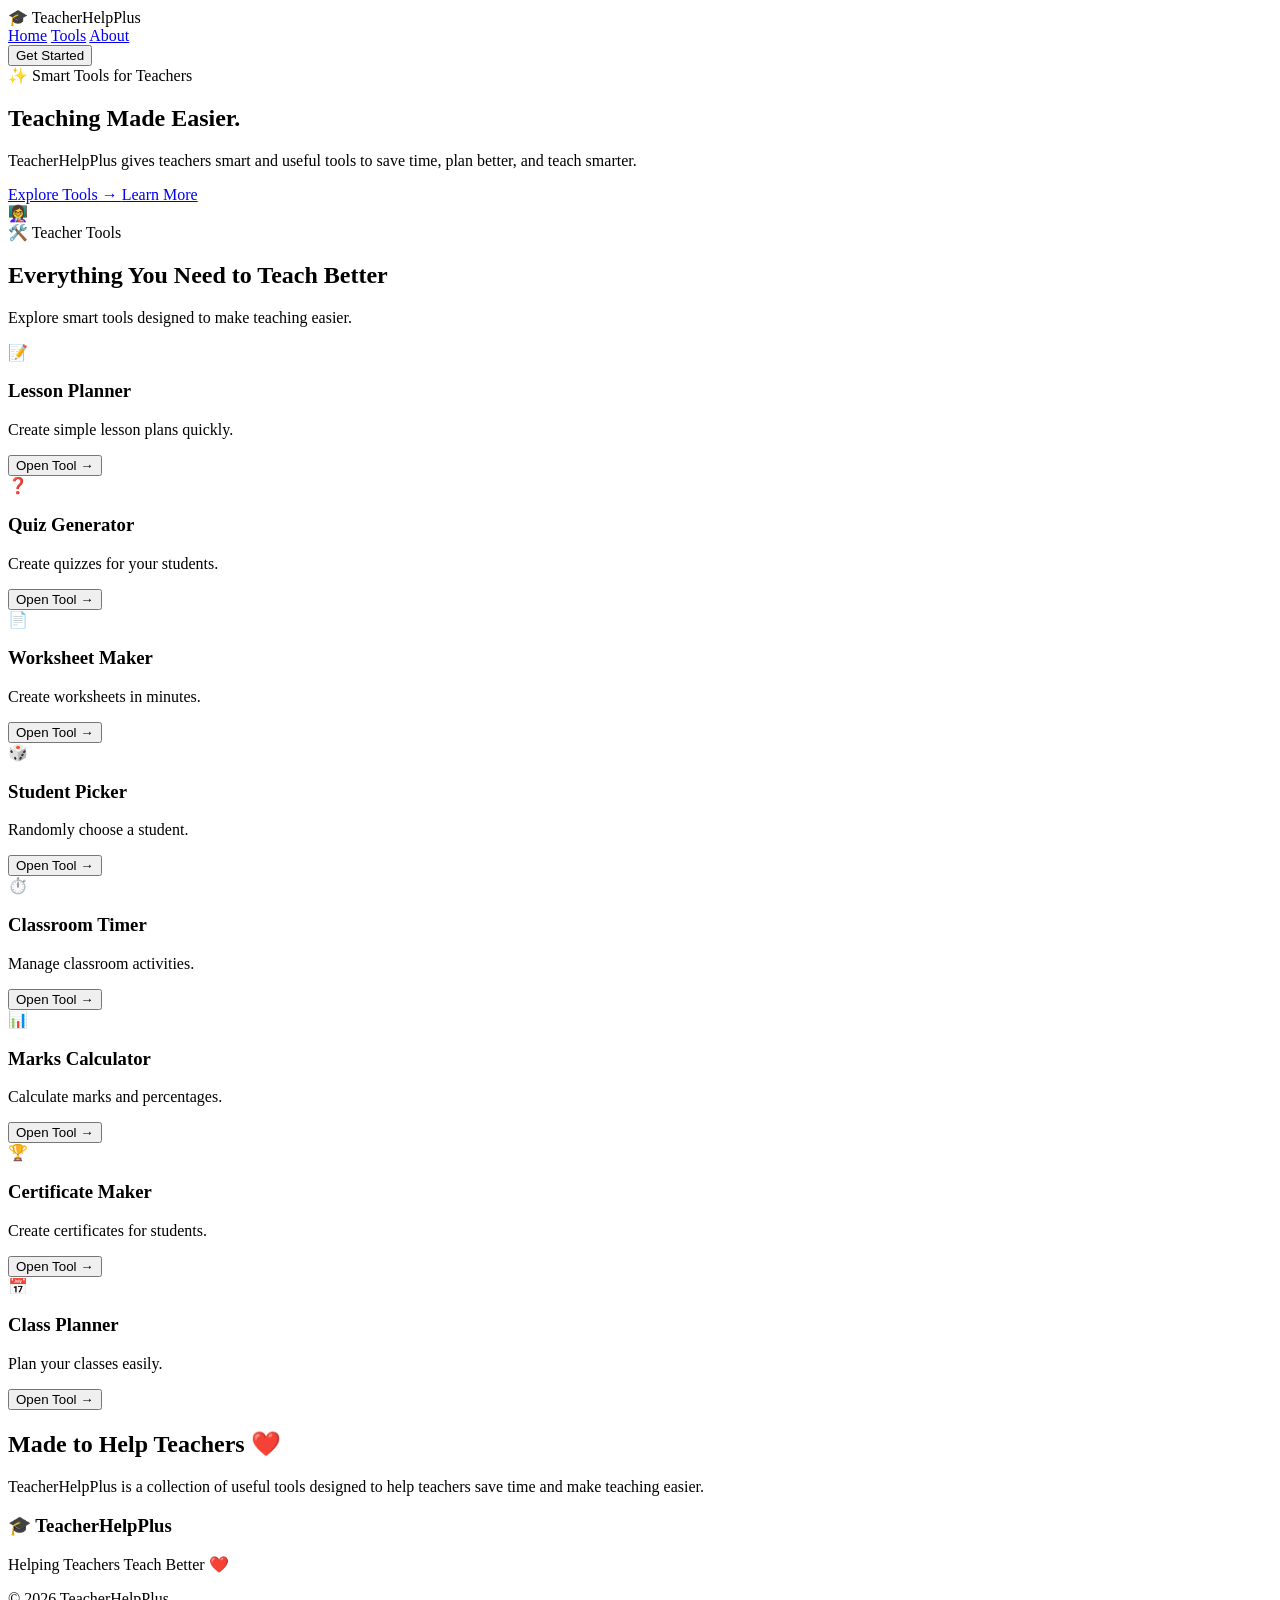
==== index.html @ e1b26c81 "Add initial HTML structure for TeacherHelpPlus" ====
<!DOCTYPE html>
<html lang="en">
<head>
  <meta charset="UTF-8">
  <meta name="viewport" content="width=device-width, initial-scale=1.0">

  <title>TeacherHelpPlus</title>

  <link rel="stylesheet" href="style.css">

  <!-- Google Font -->
  <link rel="preconnect" href="https://fonts.googleapis.com">
  <link rel="preconnect" href="https://fonts.gstatic.com" crossorigin>
  <link href="https://fonts.googleapis.com/css2?family=Poppins:wght@400;500;600;700;800&display=swap" rel="stylesheet">
</head>

<body>

  <!-- Navigation -->
  <nav class="navbar">
    <div class="logo">
      🎓 Teacher<span>HelpPlus</span>
    </div>

    <div class="nav-links">
      <a href="#home">Home</a>
      <a href="#tools">Tools</a>
      <a href="#about">About</a>
    </div>

    <button class="nav-button">Get Started</button>
  </nav>


  <!-- Hero Section -->
  <section class="hero" id="home">

    <div class="hero-content">

      <div class="badge">
        ✨ Smart Tools for Teachers
      </div>

      <h1>
        Teaching Made <span>Easier.</span>
      </h1>

      <p>
        TeacherHelpPlus gives teachers smart and useful tools
        to save time, plan better, and teach smarter.
      </p>

      <div class="hero-buttons">

        <a href="#tools" class="primary-btn">
          Explore Tools →
        </a>

        <a href="#about" class="secondary-btn">
          Learn More
        </a>

      </div>

    </div>

    <div class="hero-emoji">
      👩‍🏫
    </div>

  </section>


  <!-- Tools Section -->
  <section class="tools" id="tools">

    <div class="section-title">

      <div class="badge">
        🛠️ Teacher Tools
      </div>

      <h2>Everything You Need to <span>Teach Better</span></h2>

      <p>
        Explore smart tools designed to make teaching easier.
      </p>

    </div>


    <div class="tools-grid">

      <div class="tool-card">
        <div class="tool-icon">📝</div>
        <h3>Lesson Planner</h3>
        <p>Create simple lesson plans quickly.</p>
        <button>Open Tool →</button>
      </div>

      <div class="tool-card">
        <div class="tool-icon">❓</div>
        <h3>Quiz Generator</h3>
        <p>Create quizzes for your students.</p>
        <button>Open Tool →</button>
      </div>

      <div class="tool-card">
        <div class="tool-icon">📄</div>
        <h3>Worksheet Maker</h3>
        <p>Create worksheets in minutes.</p>
        <button>Open Tool →</button>
      </div>

      <div class="tool-card">
        <div class="tool-icon">🎲</div>
        <h3>Student Picker</h3>
        <p>Randomly choose a student.</p>
        <button>Open Tool →</button>
      </div>

      <div class="tool-card">
        <div class="tool-icon">⏱️</div>
        <h3>Classroom Timer</h3>
        <p>Manage classroom activities.</p>
        <button>Open Tool →</button>
      </div>

      <div class="tool-card">
        <div class="tool-icon">📊</div>
        <h3>Marks Calculator</h3>
        <p>Calculate marks and percentages.</p>
        <button>Open Tool →</button>
      </div>

      <div class="tool-card">
        <div class="tool-icon">🏆</div>
        <h3>Certificate Maker</h3>
        <p>Create certificates for students.</p>
        <button>Open Tool →</button>
      </div>

      <div class="tool-card">
        <div class="tool-icon">📅</div>
        <h3>Class Planner</h3>
        <p>Plan your classes easily.</p>
        <button>Open Tool →</button>
      </div>

    </div>

  </section>


  <!-- About Section -->
  <section class="about" id="about">

    <h2>Made to Help <span>Teachers</span> ❤️</h2>

    <p>
      TeacherHelpPlus is a collection of useful tools designed
      to help teachers save time and make teaching easier.
    </p>

  </section>


  <!-- Footer -->
  <footer>

    <h3>🎓 TeacherHelpPlus</h3>

    <p>Helping Teachers Teach Better ❤️</p>

    <p class="copyright">
      © 2026 TeacherHelpPlus
    </p>

  </footer>


  <script src="script.js"></script>

</body>
</html>
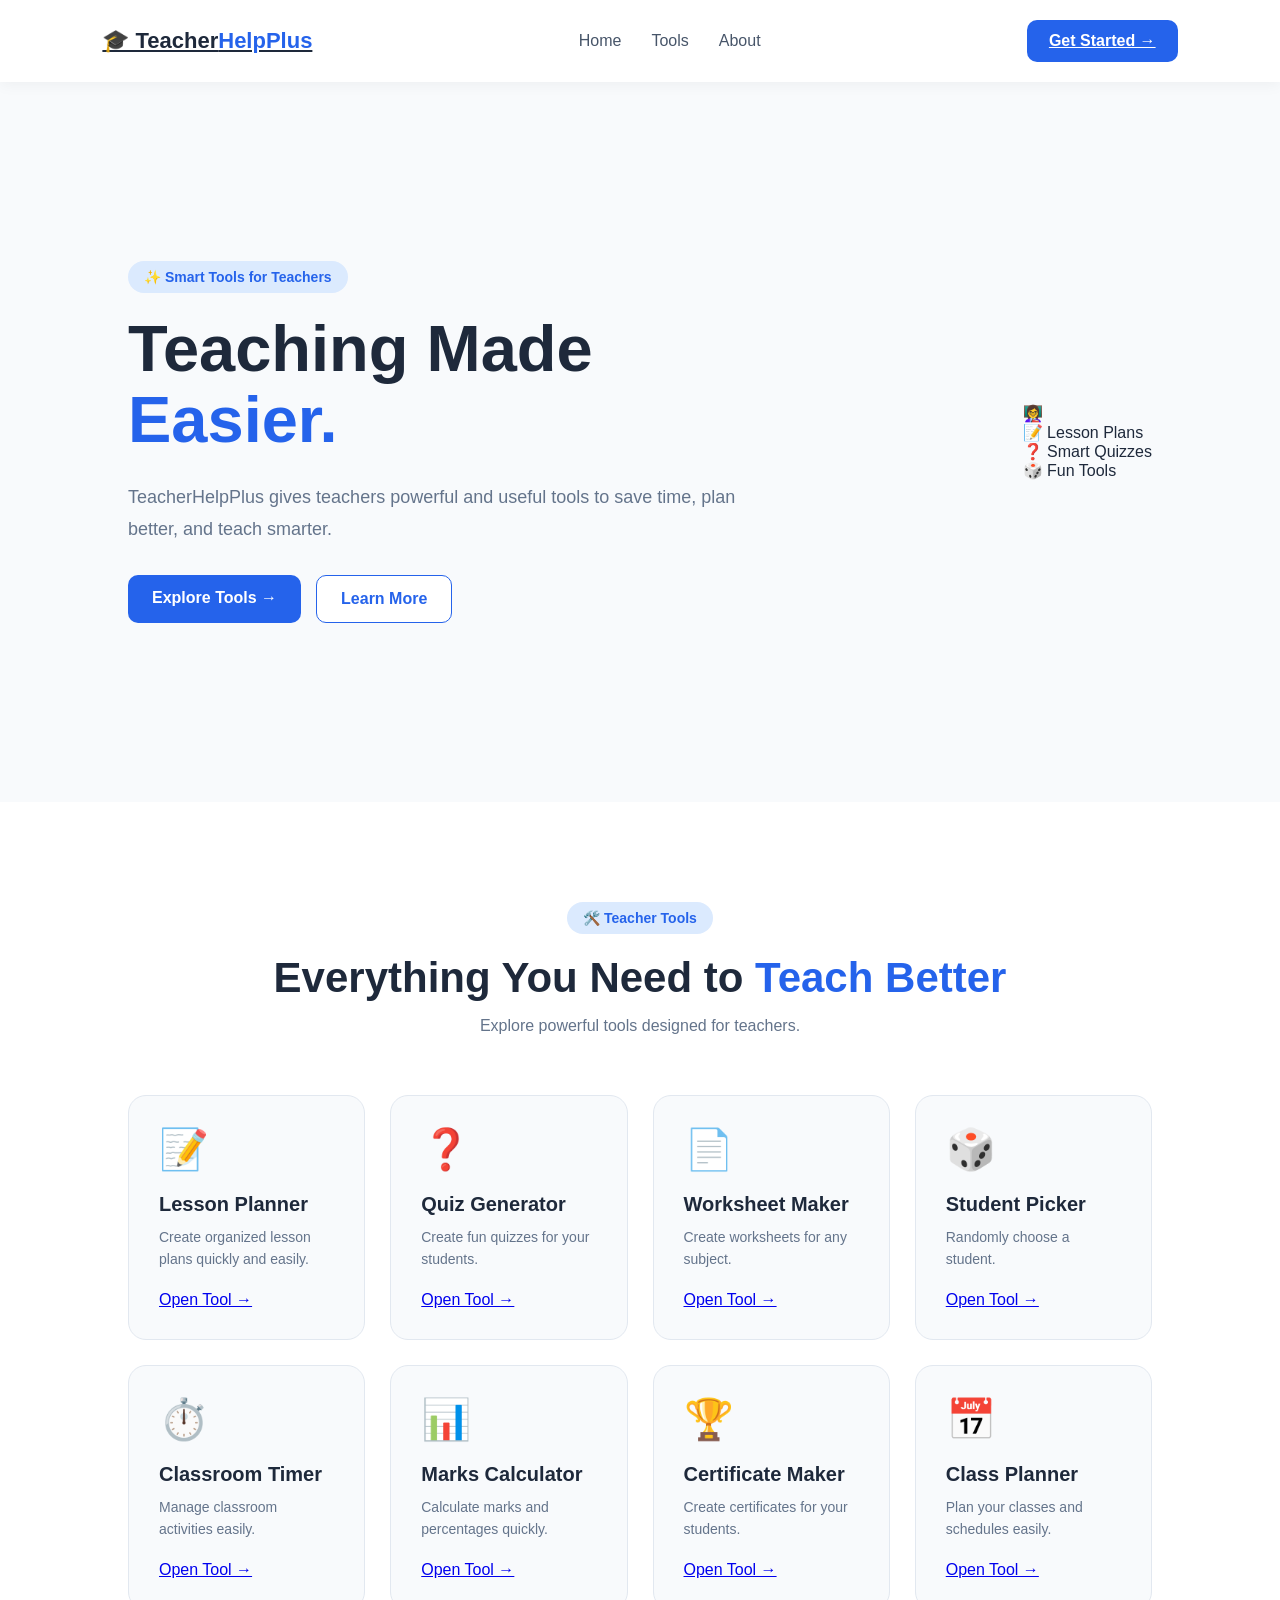
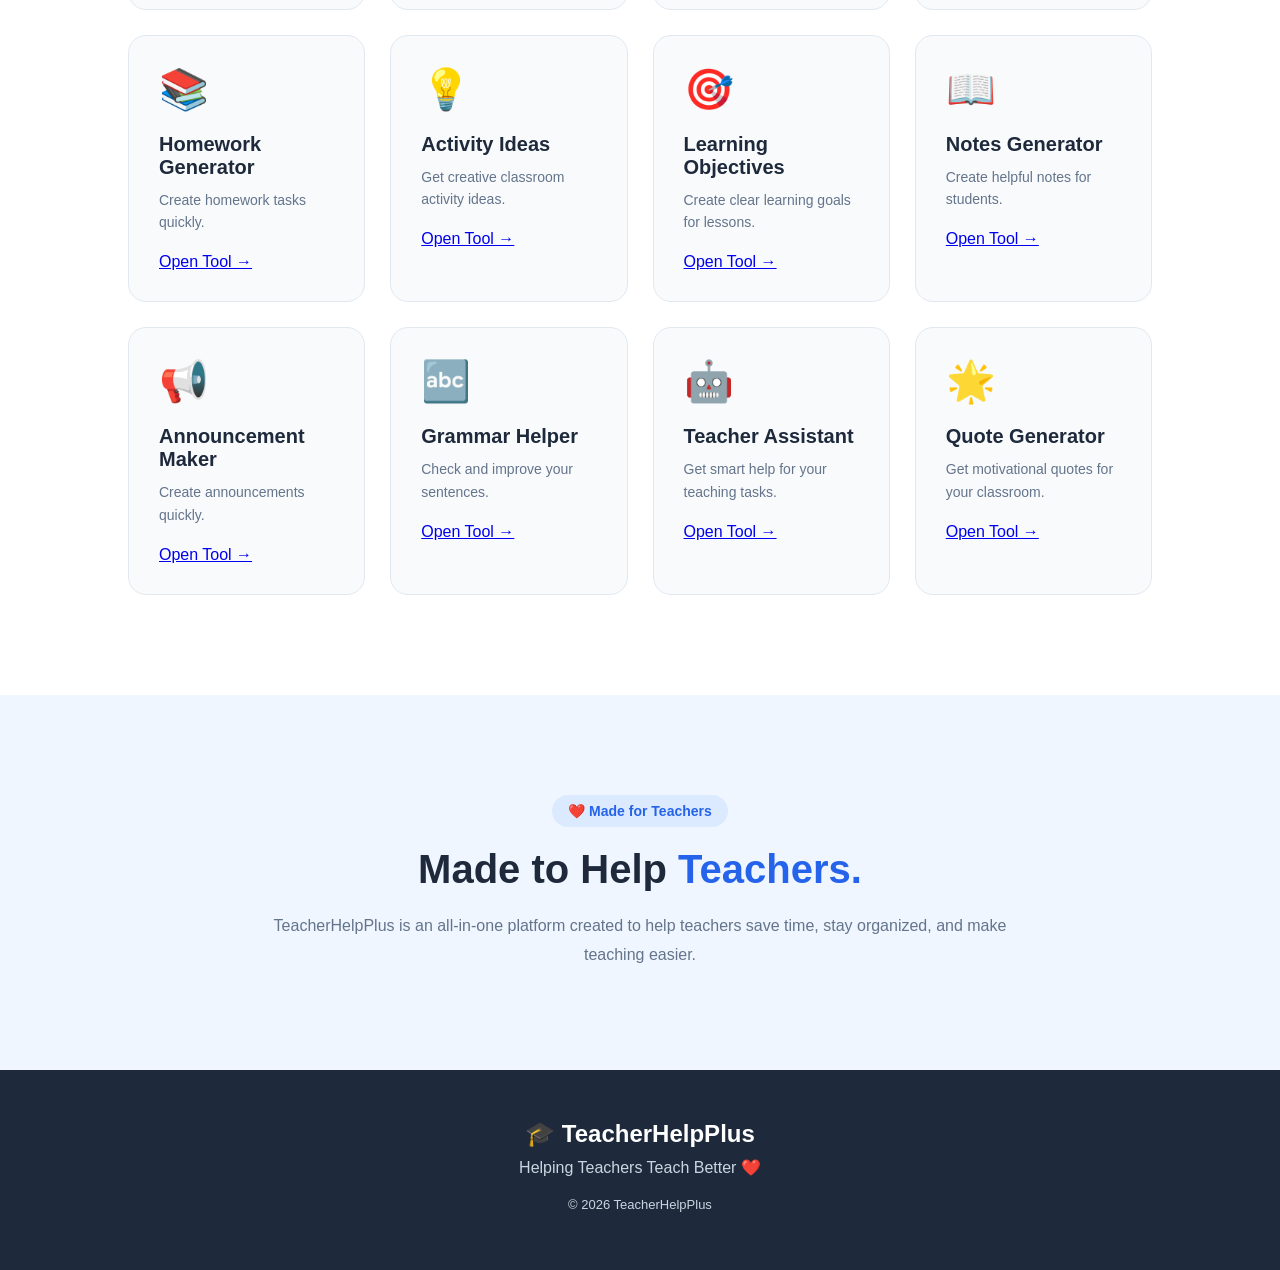
==== commit e098a8f2: "Update index.html" ====
--- a/index.html
+++ b/index.html
@@ -4,11 +4,10 @@
   <meta charset="UTF-8">
   <meta name="viewport" content="width=device-width, initial-scale=1.0">
 
-  <title>TeacherHelpPlus</title>
+  <title>TeacherHelpPlus | Smart Tools for Teachers</title>
 
   <link rel="stylesheet" href="style.css">
 
-  <!-- Google Font -->
   <link rel="preconnect" href="https://fonts.googleapis.com">
   <link rel="preconnect" href="https://fonts.gstatic.com" crossorigin>
   <link href="https://fonts.googleapis.com/css2?family=Poppins:wght@400;500;600;700;800&display=swap" rel="stylesheet">
@@ -18,9 +17,10 @@
 
   <!-- Navigation -->
   <nav class="navbar">
-    <div class="logo">
+
+    <a href="index.html" class="logo">
       🎓 Teacher<span>HelpPlus</span>
-    </div>
+    </a>
 
     <div class="nav-links">
       <a href="#home">Home</a>
@@ -28,7 +28,10 @@
       <a href="#about">About</a>
     </div>
 
-    <button class="nav-button">Get Started</button>
+    <a href="#tools" class="nav-button">
+      Get Started →
+    </a>
+
   </nav>
 
 
@@ -42,11 +45,12 @@
       </div>
 
       <h1>
-        Teaching Made <span>Easier.</span>
+        Teaching Made
+        <span>Easier.</span>
       </h1>
 
       <p>
-        TeacherHelpPlus gives teachers smart and useful tools
+        TeacherHelpPlus gives teachers powerful and useful tools
         to save time, plan better, and teach smarter.
       </p>
 
@@ -64,8 +68,23 @@
 
     </div>
 
-    <div class="hero-emoji">
-      👩‍🏫
+
+    <div class="hero-visual">
+
+      <div class="hero-icon">👩‍🏫</div>
+
+      <div class="floating-card card-one">
+        📝 Lesson Plans
+      </div>
+
+      <div class="floating-card card-two">
+        ❓ Smart Quizzes
+      </div>
+
+      <div class="floating-card card-three">
+        🎲 Fun Tools
+      </div>
+
     </div>
 
   </section>
@@ -80,10 +99,13 @@
         🛠️ Teacher Tools
       </div>
 
-      <h2>Everything You Need to <span>Teach Better</span></h2>
+      <h2>
+        Everything You Need to
+        <span>Teach Better</span>
+      </h2>
 
       <p>
-        Explore smart tools designed to make teaching easier.
+        Explore powerful tools designed for teachers.
       </p>
 
     </div>
@@ -91,75 +113,283 @@
 
     <div class="tools-grid">
 
-      <div class="tool-card">
+
+      <!-- 1 Lesson Planner -->
+      <div class="tool-card">
+
         <div class="tool-icon">📝</div>
+
         <h3>Lesson Planner</h3>
-        <p>Create simple lesson plans quickly.</p>
-        <button>Open Tool →</button>
-      </div>
-
-      <div class="tool-card">
+
+        <p>Create organized lesson plans quickly and easily.</p>
+
+        <a href="lesson-planner.html" class="tool-link">
+          Open Tool →
+        </a>
+
+      </div>
+
+
+      <!-- 2 Quiz Generator -->
+      <div class="tool-card">
+
         <div class="tool-icon">❓</div>
+
         <h3>Quiz Generator</h3>
-        <p>Create quizzes for your students.</p>
-        <button>Open Tool →</button>
-      </div>
-
-      <div class="tool-card">
+
+        <p>Create fun quizzes for your students.</p>
+
+        <a href="quiz-generator.html" class="tool-link">
+          Open Tool →
+        </a>
+
+      </div>
+
+
+      <!-- 3 Worksheet Maker -->
+      <div class="tool-card">
+
         <div class="tool-icon">📄</div>
+
         <h3>Worksheet Maker</h3>
-        <p>Create worksheets in minutes.</p>
-        <button>Open Tool →</button>
-      </div>
-
-      <div class="tool-card">
+
+        <p>Create worksheets for any subject.</p>
+
+        <a href="worksheet-maker.html" class="tool-link">
+          Open Tool →
+        </a>
+
+      </div>
+
+
+      <!-- 4 Student Picker -->
+      <div class="tool-card">
+
         <div class="tool-icon">🎲</div>
+
         <h3>Student Picker</h3>
+
         <p>Randomly choose a student.</p>
-        <button>Open Tool →</button>
-      </div>
-
-      <div class="tool-card">
+
+        <a href="student-picker.html" class="tool-link">
+          Open Tool →
+        </a>
+
+      </div>
+
+
+      <!-- 5 Classroom Timer -->
+      <div class="tool-card">
+
         <div class="tool-icon">⏱️</div>
+
         <h3>Classroom Timer</h3>
-        <p>Manage classroom activities.</p>
-        <button>Open Tool →</button>
-      </div>
-
-      <div class="tool-card">
+
+        <p>Manage classroom activities easily.</p>
+
+        <a href="classroom-timer.html" class="tool-link">
+          Open Tool →
+        </a>
+
+      </div>
+
+
+      <!-- 6 Marks Calculator -->
+      <div class="tool-card">
+
         <div class="tool-icon">📊</div>
+
         <h3>Marks Calculator</h3>
-        <p>Calculate marks and percentages.</p>
-        <button>Open Tool →</button>
-      </div>
-
-      <div class="tool-card">
+
+        <p>Calculate marks and percentages quickly.</p>
+
+        <a href="marks-calculator.html" class="tool-link">
+          Open Tool →
+        </a>
+
+      </div>
+
+
+      <!-- 7 Certificate Maker -->
+      <div class="tool-card">
+
         <div class="tool-icon">🏆</div>
+
         <h3>Certificate Maker</h3>
-        <p>Create certificates for students.</p>
-        <button>Open Tool →</button>
-      </div>
-
-      <div class="tool-card">
+
+        <p>Create certificates for your students.</p>
+
+        <a href="certificate-maker.html" class="tool-link">
+          Open Tool →
+        </a>
+
+      </div>
+
+
+      <!-- 8 Class Planner -->
+      <div class="tool-card">
+
         <div class="tool-icon">📅</div>
+
         <h3>Class Planner</h3>
-        <p>Plan your classes easily.</p>
-        <button>Open Tool →</button>
-      </div>
+
+        <p>Plan your classes and schedules easily.</p>
+
+        <a href="class-planner.html" class="tool-link">
+          Open Tool →
+        </a>
+
+      </div>
+
+
+      <!-- 9 Homework Generator -->
+      <div class="tool-card">
+
+        <div class="tool-icon">📚</div>
+
+        <h3>Homework Generator</h3>
+
+        <p>Create homework tasks quickly.</p>
+
+        <a href="homework-generator.html" class="tool-link">
+          Open Tool →
+        </a>
+
+      </div>
+
+
+      <!-- 10 Activity Ideas -->
+      <div class="tool-card">
+
+        <div class="tool-icon">💡</div>
+
+        <h3>Activity Ideas</h3>
+
+        <p>Get creative classroom activity ideas.</p>
+
+        <a href="activity-ideas.html" class="tool-link">
+          Open Tool →
+        </a>
+
+      </div>
+
+
+      <!-- 11 Learning Objectives -->
+      <div class="tool-card">
+
+        <div class="tool-icon">🎯</div>
+
+        <h3>Learning Objectives</h3>
+
+        <p>Create clear learning goals for lessons.</p>
+
+        <a href="learning-objectives.html" class="tool-link">
+          Open Tool →
+        </a>
+
+      </div>
+
+
+      <!-- 12 Notes Generator -->
+      <div class="tool-card">
+
+        <div class="tool-icon">📖</div>
+
+        <h3>Notes Generator</h3>
+
+        <p>Create helpful notes for students.</p>
+
+        <a href="notes-generator.html" class="tool-link">
+          Open Tool →
+        </a>
+
+      </div>
+
+
+      <!-- 13 Announcement Maker -->
+      <div class="tool-card">
+
+        <div class="tool-icon">📢</div>
+
+        <h3>Announcement Maker</h3>
+
+        <p>Create announcements quickly.</p>
+
+        <a href="announcement-maker.html" class="tool-link">
+          Open Tool →
+        </a>
+
+      </div>
+
+
+      <!-- 14 Grammar Helper -->
+      <div class="tool-card">
+
+        <div class="tool-icon">🔤</div>
+
+        <h3>Grammar Helper</h3>
+
+        <p>Check and improve your sentences.</p>
+
+        <a href="grammar-helper.html" class="tool-link">
+          Open Tool →
+        </a>
+
+      </div>
+
+
+      <!-- 15 AI Teacher Assistant -->
+      <div class="tool-card">
+
+        <div class="tool-icon">🤖</div>
+
+        <h3>Teacher Assistant</h3>
+
+        <p>Get smart help for your teaching tasks.</p>
+
+        <a href="teacher-assistant.html" class="tool-link">
+          Open Tool →
+        </a>
+
+      </div>
+
+
+      <!-- 16 Quote Generator -->
+      <div class="tool-card">
+
+        <div class="tool-icon">🌟</div>
+
+        <h3>Quote Generator</h3>
+
+        <p>Get motivational quotes for your classroom.</p>
+
+        <a href="quote-generator.html" class="tool-link">
+          Open Tool →
+        </a>
+
+      </div>
+
 
     </div>
 
   </section>
 
 
-  <!-- About Section -->
+  <!-- About -->
   <section class="about" id="about">
 
-    <h2>Made to Help <span>Teachers</span> ❤️</h2>
+    <div class="badge">
+      ❤️ Made for Teachers
+    </div>
+
+    <h2>
+      Made to Help
+      <span>Teachers.</span>
+    </h2>
 
     <p>
-      TeacherHelpPlus is a collection of useful tools designed
-      to help teachers save time and make teaching easier.
+      TeacherHelpPlus is an all-in-one platform created to help
+      teachers save time, stay organized, and make teaching easier.
     </p>
 
   </section>
--- a/style.css
+++ b/style.css
@@ -0,0 +1,382 @@
+/* =========================
+   GLOBAL STYLES
+========================= */
+
+* {
+  margin: 0;
+  padding: 0;
+  box-sizing: border-box;
+}
+
+html {
+  scroll-behavior: smooth;
+}
+
+body {
+  font-family: "Poppins", sans-serif;
+  background: #f8fafc;
+  color: #1e293b;
+}
+
+
+/* =========================
+   NAVIGATION
+========================= */
+
+.navbar {
+  display: flex;
+  justify-content: space-between;
+  align-items: center;
+  padding: 20px 8%;
+  background: white;
+  position: sticky;
+  top: 0;
+  z-index: 1000;
+  box-shadow: 0 2px 15px rgba(0, 0, 0, 0.05);
+}
+
+.logo {
+  font-size: 22px;
+  font-weight: 800;
+  color: #1e293b;
+}
+
+.logo span {
+  color: #2563eb;
+}
+
+.nav-links {
+  display: flex;
+  gap: 30px;
+}
+
+.nav-links a {
+  text-decoration: none;
+  color: #475569;
+  font-weight: 500;
+  transition: 0.3s;
+}
+
+.nav-links a:hover {
+  color: #2563eb;
+}
+
+.nav-button {
+  border: none;
+  background: #2563eb;
+  color: white;
+  padding: 12px 22px;
+  border-radius: 10px;
+  font-family: inherit;
+  font-weight: 600;
+  cursor: pointer;
+  transition: 0.3s;
+}
+
+.nav-button:hover {
+  background: #1d4ed8;
+  transform: translateY(-2px);
+}
+
+
+/* =========================
+   HERO SECTION
+========================= */
+
+.hero {
+  min-height: 80vh;
+  padding: 80px 10%;
+  display: flex;
+  align-items: center;
+  justify-content: space-between;
+  gap: 50px;
+}
+
+.hero-content {
+  max-width: 650px;
+}
+
+.badge {
+  display: inline-block;
+  background: #dbeafe;
+  color: #2563eb;
+  padding: 8px 16px;
+  border-radius: 30px;
+  font-size: 14px;
+  font-weight: 600;
+  margin-bottom: 20px;
+}
+
+.hero h1 {
+  font-size: 65px;
+  line-height: 1.1;
+  margin-bottom: 25px;
+}
+
+.hero h1 span,
+.section-title h2 span,
+.about h2 span {
+  color: #2563eb;
+}
+
+.hero p {
+  font-size: 18px;
+  line-height: 1.8;
+  color: #64748b;
+  margin-bottom: 30px;
+}
+
+.hero-buttons {
+  display: flex;
+  gap: 15px;
+}
+
+.primary-btn,
+.secondary-btn {
+  padding: 14px 24px;
+  border-radius: 10px;
+  text-decoration: none;
+  font-weight: 600;
+  transition: 0.3s;
+}
+
+.primary-btn {
+  background: #2563eb;
+  color: white;
+}
+
+.primary-btn:hover {
+  background: #1d4ed8;
+  transform: translateY(-3px);
+}
+
+.secondary-btn {
+  background: white;
+  color: #2563eb;
+  border: 1px solid #2563eb;
+}
+
+.secondary-btn:hover {
+  background: #eff6ff;
+}
+
+.hero-emoji {
+  font-size: 200px;
+  animation: float 3s ease-in-out infinite;
+}
+
+@keyframes float {
+
+  0% {
+    transform: translateY(0px);
+  }
+
+  50% {
+    transform: translateY(-20px);
+  }
+
+  100% {
+    transform: translateY(0px);
+  }
+
+}
+
+
+/* =========================
+   TOOLS SECTION
+========================= */
+
+.tools {
+  padding: 100px 10%;
+  background: white;
+}
+
+.section-title {
+  text-align: center;
+  margin-bottom: 60px;
+}
+
+.section-title h2 {
+  font-size: 42px;
+  margin-bottom: 15px;
+}
+
+.section-title p {
+  color: #64748b;
+}
+
+.tools-grid {
+  display: grid;
+  grid-template-columns: repeat(4, 1fr);
+  gap: 25px;
+}
+
+.tool-card {
+  background: #f8fafc;
+  padding: 30px;
+  border-radius: 18px;
+  border: 1px solid #e2e8f0;
+  transition: 0.3s;
+}
+
+.tool-card:hover {
+  transform: translateY(-8px);
+  box-shadow: 0 15px 30px rgba(37, 99, 235, 0.12);
+}
+
+.tool-icon {
+  font-size: 40px;
+  margin-bottom: 20px;
+}
+
+.tool-card h3 {
+  font-size: 20px;
+  margin-bottom: 10px;
+}
+
+.tool-card p {
+  color: #64748b;
+  font-size: 14px;
+  line-height: 1.6;
+  margin-bottom: 20px;
+}
+
+.tool-card button {
+  border: none;
+  background: transparent;
+  color: #2563eb;
+  font-family: inherit;
+  font-weight: 600;
+  cursor: pointer;
+}
+
+
+/* =========================
+   ABOUT SECTION
+========================= */
+
+.about {
+  text-align: center;
+  padding: 100px 20%;
+  background: #eff6ff;
+}
+
+.about h2 {
+  font-size: 40px;
+  margin-bottom: 20px;
+}
+
+.about p {
+  color: #64748b;
+  line-height: 1.8;
+}
+
+
+/* =========================
+   FOOTER
+========================= */
+
+footer {
+  background: #1e293b;
+  color: white;
+  text-align: center;
+  padding: 50px 20px;
+}
+
+footer h3 {
+  font-size: 24px;
+  margin-bottom: 10px;
+}
+
+footer p {
+  color: #cbd5e1;
+  margin-bottom: 8px;
+}
+
+.copyright {
+  margin-top: 20px;
+  font-size: 13px;
+}
+
+
+/* =========================
+   MOBILE RESPONSIVE
+========================= */
+
+@media (max-width: 900px) {
+
+  .hero {
+    flex-direction: column;
+    text-align: center;
+  }
+
+  .hero h1 {
+    font-size: 48px;
+  }
+
+  .hero-buttons {
+    justify-content: center;
+  }
+
+  .hero-emoji {
+    font-size: 150px;
+  }
+
+  .tools-grid {
+    grid-template-columns: repeat(2, 1fr);
+  }
+
+}
+
+
+@media (max-width: 600px) {
+
+  .navbar {
+    padding: 15px 5%;
+  }
+
+  .nav-links {
+    display: none;
+  }
+
+  .nav-button {
+    padding: 10px 15px;
+  }
+
+  .logo {
+    font-size: 16px;
+  }
+
+  .hero {
+    padding: 60px 7%;
+  }
+
+  .hero h1 {
+    font-size: 40px;
+  }
+
+  .hero p {
+    font-size: 16px;
+  }
+
+  .tools {
+    padding: 70px 7%;
+  }
+
+  .section-title h2 {
+    font-size: 32px;
+  }
+
+  .tools-grid {
+    grid-template-columns: 1fr;
+  }
+
+  .about {
+    padding: 70px 10%;
+  }
+
+  .about h2 {
+    font-size: 32px;
+  }
+
+}
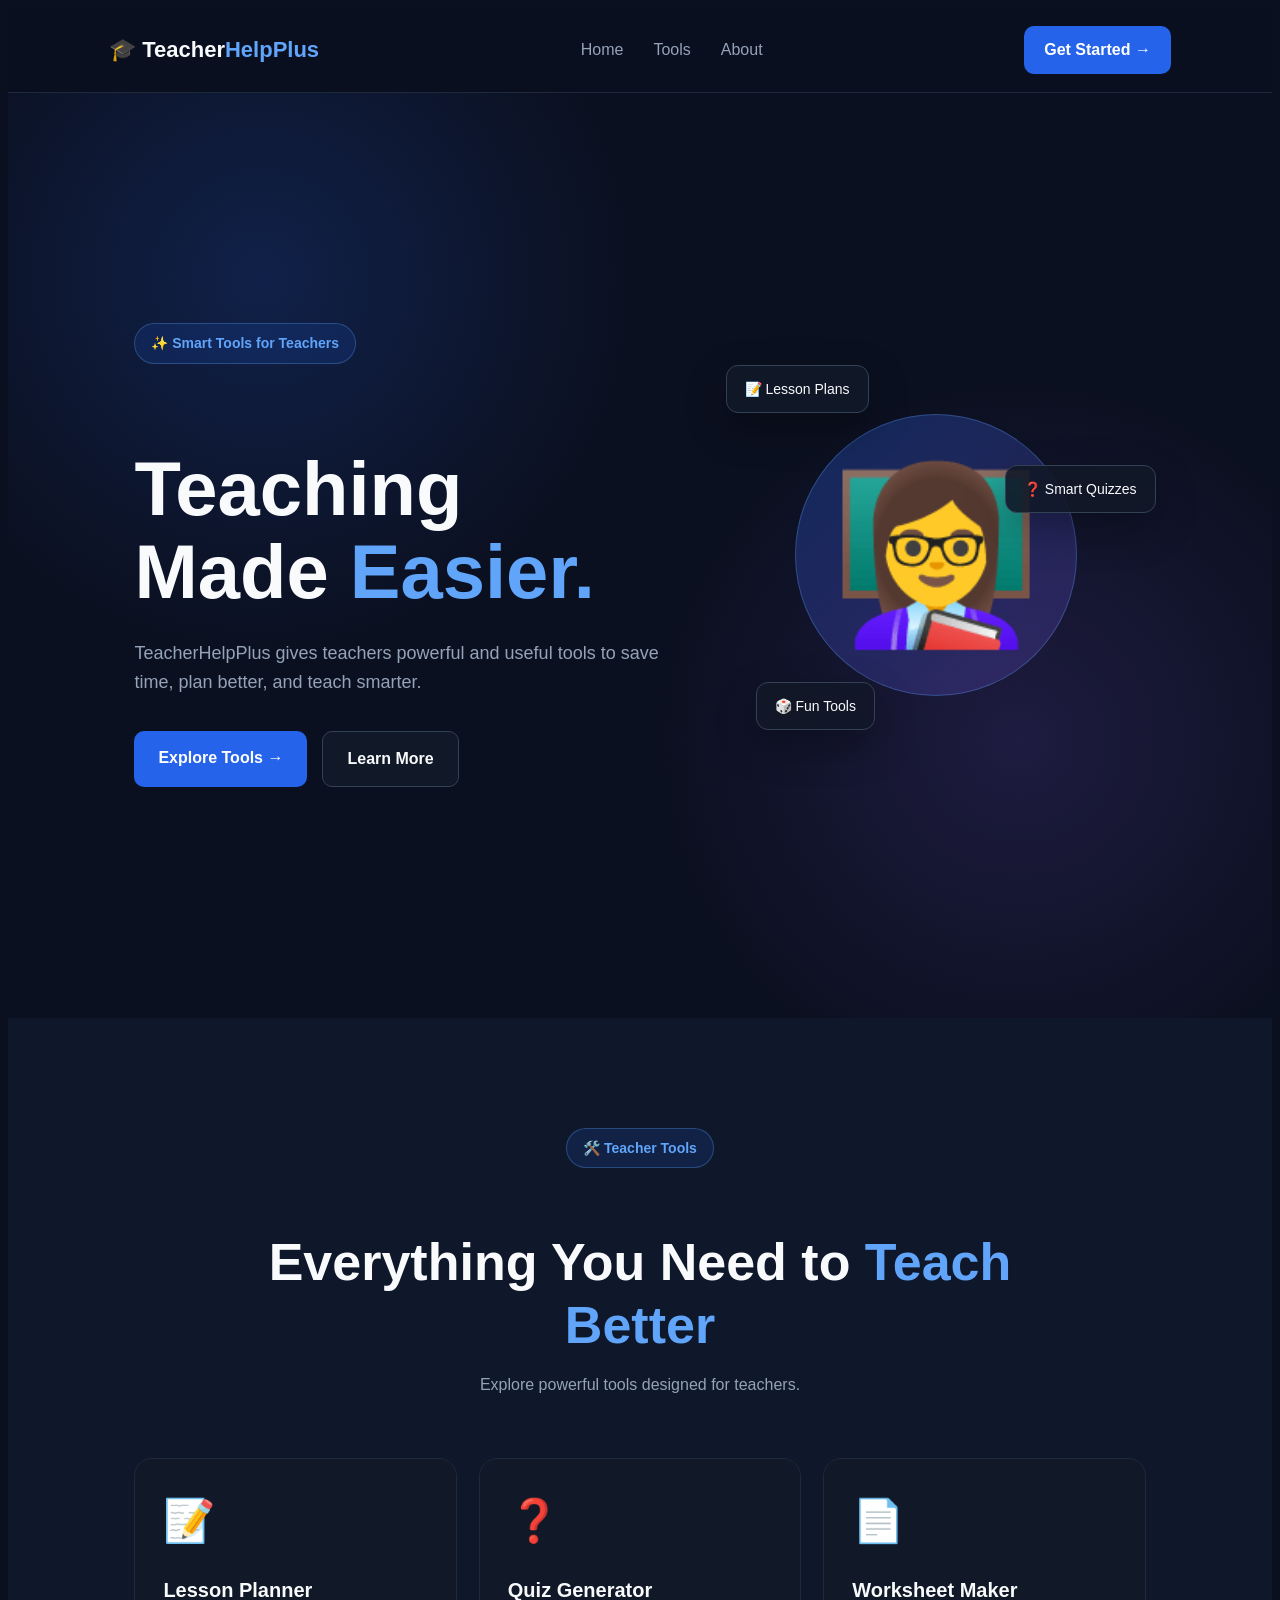
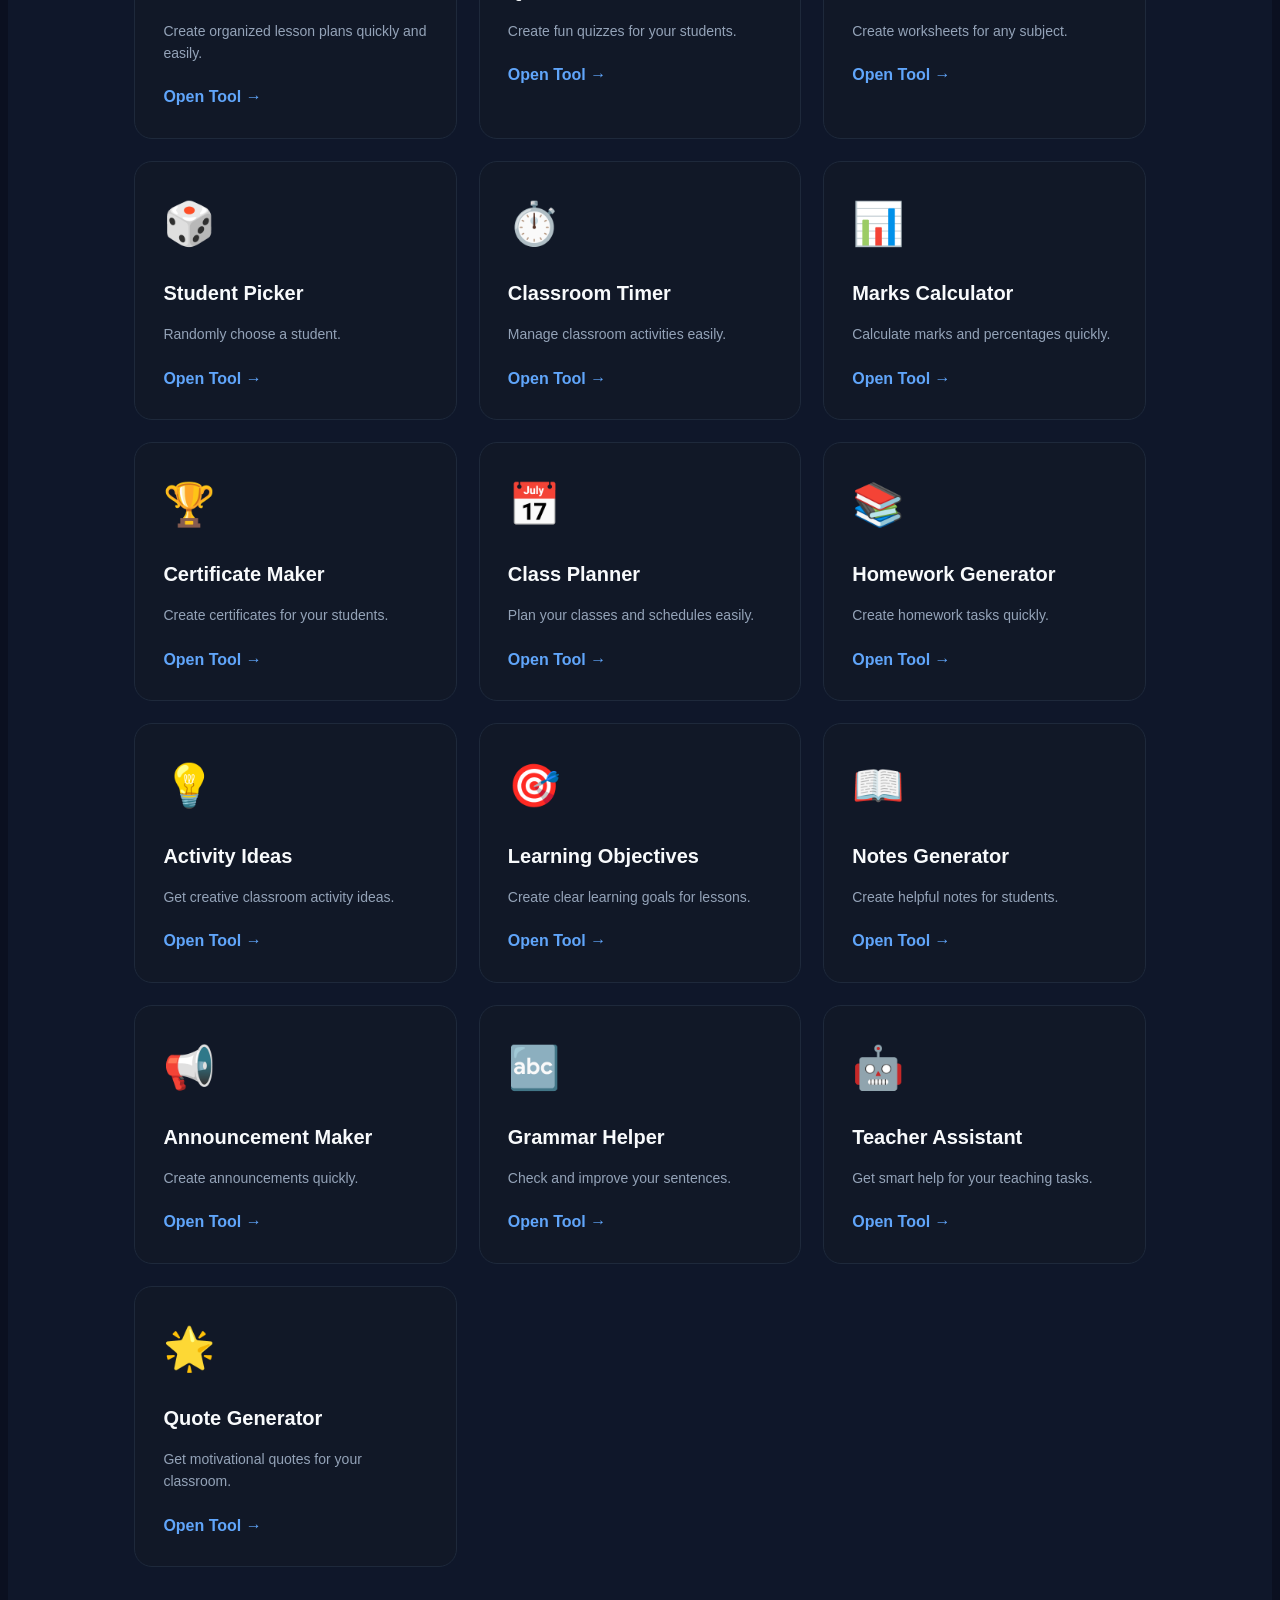
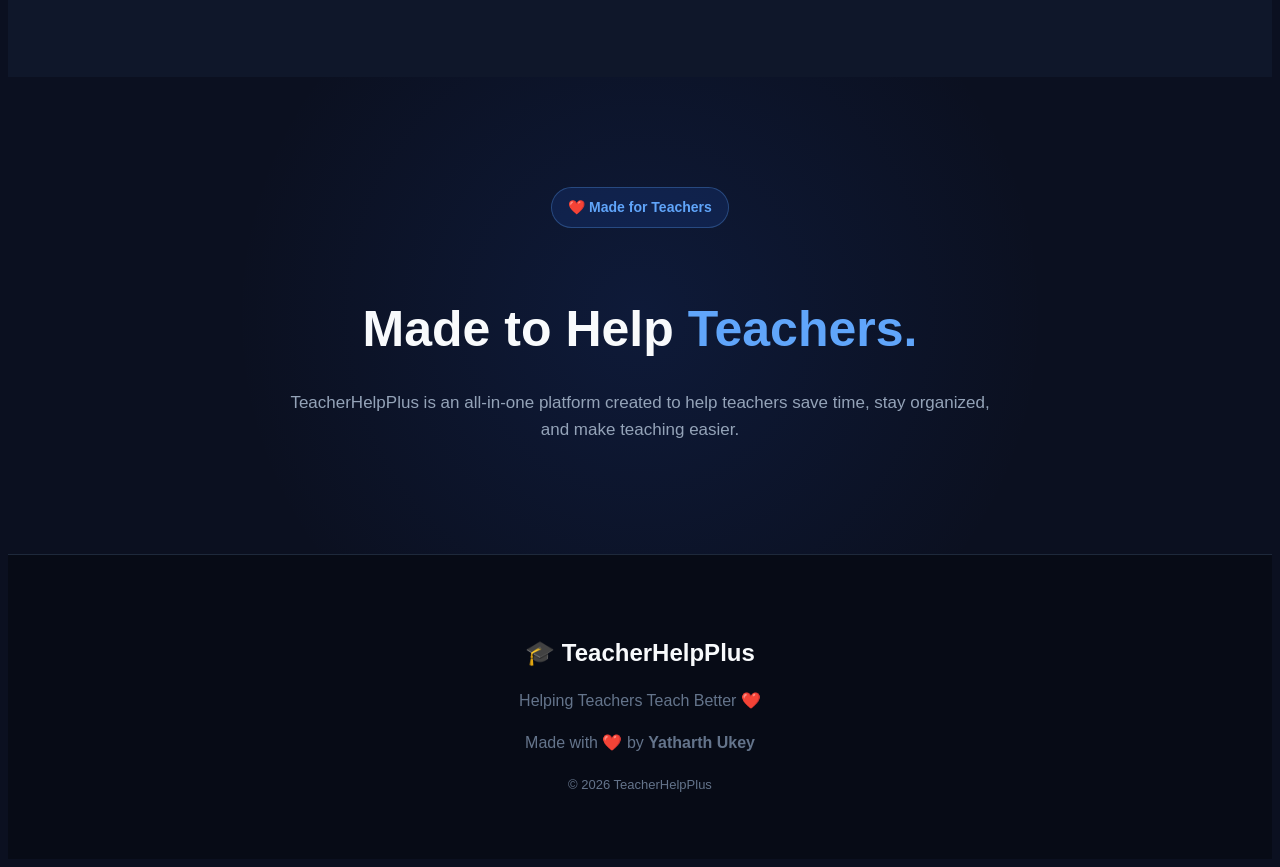
==== commit 74fa7841: "Update footer content in index.html" ====
--- a/index.html
+++ b/index.html
@@ -396,17 +396,22 @@
 
 
   <!-- Footer -->
-  <footer>
-
-    <h3>🎓 TeacherHelpPlus</h3>
-
-    <p>Helping Teachers Teach Better ❤️</p>
-
-    <p class="copyright">
-      © 2026 TeacherHelpPlus
-    </p>
-
-  </footer>
+<footer>
+
+  <h3>🎓 TeacherHelpPlus</h3>
+
+  <p>Helping Teachers Teach Better ❤️</p>
+
+  <p class="made-by">
+    Made with ❤️ by <strong>Yatharth Ukey</strong>
+  </p>
+
+  <p class="copyright">
+    © 2026 TeacherHelpPlus
+  </p>
+
+</footer>
+
 
 
   <script src="script.js"></script>
--- a/style.css
+++ b/style.css
@@ -1,6 +1,10 @@
-/* =========================
-   GLOBAL STYLES
-========================= */
+```css
+/* =========================
+   TEACHER HELP PLUS
+   COMPLETE DARK UI
+========================= */
+
+/* GLOBAL */
 
 * {
   margin: 0;
@@ -14,35 +18,42 @@
 
 body {
   font-family: "Poppins", sans-serif;
-  background: #f8fafc;
-  color: #1e293b;
-}
-
-
-/* =========================
-   NAVIGATION
+  background: #0b1020;
+  color: #f8fafc;
+  line-height: 1.6;
+}
+
+
+/* =========================
+   NAVBAR
 ========================= */
 
 .navbar {
-  display: flex;
-  justify-content: space-between;
-  align-items: center;
-  padding: 20px 8%;
-  background: white;
   position: sticky;
   top: 0;
   z-index: 1000;
-  box-shadow: 0 2px 15px rgba(0, 0, 0, 0.05);
+
+  display: flex;
+  align-items: center;
+  justify-content: space-between;
+
+  padding: 18px 8%;
+
+  background: rgba(11, 16, 32, 0.92);
+  backdrop-filter: blur(15px);
+
+  border-bottom: 1px solid #1e293b;
 }
 
 .logo {
+  text-decoration: none;
+  color: #f8fafc;
   font-size: 22px;
   font-weight: 800;
-  color: #1e293b;
 }
 
 .logo span {
-  color: #2563eb;
+  color: #60a5fa;
 }
 
 .nav-links {
@@ -51,30 +62,31 @@
 }
 
 .nav-links a {
+  color: #94a3b8;
   text-decoration: none;
-  color: #475569;
   font-weight: 500;
   transition: 0.3s;
 }
 
 .nav-links a:hover {
-  color: #2563eb;
+  color: #60a5fa;
 }
 
 .nav-button {
-  border: none;
+  text-decoration: none;
   background: #2563eb;
   color: white;
-  padding: 12px 22px;
+
+  padding: 11px 20px;
   border-radius: 10px;
-  font-family: inherit;
+
   font-weight: 600;
-  cursor: pointer;
+
   transition: 0.3s;
 }
 
 .nav-button:hover {
-  background: #1d4ed8;
+  background: #3b82f6;
   transform: translateY(-2px);
 }
 
@@ -84,12 +96,19 @@
 ========================= */
 
 .hero {
-  min-height: 80vh;
-  padding: 80px 10%;
+  min-height: 85vh;
+
   display: flex;
   align-items: center;
   justify-content: space-between;
-  gap: 50px;
+
+  gap: 60px;
+
+  padding: 80px 10%;
+
+  background:
+    radial-gradient(circle at 20% 20%, rgba(37, 99, 235, 0.2), transparent 30%),
+    radial-gradient(circle at 80% 70%, rgba(139, 92, 246, 0.15), transparent 30%);
 }
 
 .hero-content {
@@ -98,45 +117,62 @@
 
 .badge {
   display: inline-block;
-  background: #dbeafe;
-  color: #2563eb;
+
   padding: 8px 16px;
+
+  background: rgba(37, 99, 235, 0.15);
+
+  color: #60a5fa;
+
+  border: 1px solid rgba(96, 165, 250, 0.3);
+
   border-radius: 30px;
+
   font-size: 14px;
   font-weight: 600;
+
   margin-bottom: 20px;
 }
 
 .hero h1 {
-  font-size: 65px;
+  font-size: clamp(48px, 6vw, 76px);
   line-height: 1.1;
+
   margin-bottom: 25px;
 }
 
 .hero h1 span,
 .section-title h2 span,
 .about h2 span {
-  color: #2563eb;
+  color: #60a5fa;
 }
 
 .hero p {
+  max-width: 600px;
+
   font-size: 18px;
-  line-height: 1.8;
-  color: #64748b;
-  margin-bottom: 30px;
+
+  color: #94a3b8;
+
+  margin-bottom: 35px;
 }
 
 .hero-buttons {
   display: flex;
   gap: 15px;
+  flex-wrap: wrap;
 }
 
 .primary-btn,
 .secondary-btn {
+  text-decoration: none;
+
   padding: 14px 24px;
+
   border-radius: 10px;
-  text-decoration: none;
+
   font-weight: 600;
+
   transition: 0.3s;
 }
 
@@ -146,37 +182,110 @@
 }
 
 .primary-btn:hover {
-  background: #1d4ed8;
+  background: #3b82f6;
   transform: translateY(-3px);
 }
 
 .secondary-btn {
-  background: white;
-  color: #2563eb;
-  border: 1px solid #2563eb;
+  border: 1px solid #334155;
+
+  color: #f8fafc;
+
+  background: #111827;
 }
 
 .secondary-btn:hover {
-  background: #eff6ff;
-}
-
-.hero-emoji {
-  font-size: 200px;
-  animation: float 3s ease-in-out infinite;
+  border-color: #60a5fa;
+}
+
+
+/* =========================
+   HERO VISUAL
+========================= */
+
+.hero-visual {
+  position: relative;
+
+  width: 420px;
+  height: 420px;
+
+  display: flex;
+
+  align-items: center;
+  justify-content: center;
+
+  flex-shrink: 0;
+}
+
+.hero-icon {
+  font-size: 170px;
+
+  width: 280px;
+  height: 280px;
+
+  display: flex;
+
+  align-items: center;
+  justify-content: center;
+
+  border-radius: 50%;
+
+  background: linear-gradient(
+    135deg,
+    rgba(37, 99, 235, 0.3),
+    rgba(139, 92, 246, 0.2)
+  );
+
+  border: 1px solid rgba(96, 165, 250, 0.3);
+
+  animation: float 4s ease-in-out infinite;
+}
+
+.floating-card {
+  position: absolute;
+
+  padding: 12px 18px;
+
+  border-radius: 12px;
+
+  background: rgba(17, 24, 39, 0.9);
+
+  border: 1px solid #334155;
+
+  color: #f8fafc;
+
+  font-size: 14px;
+
+  box-shadow: 0 15px 40px rgba(0, 0, 0, 0.3);
+}
+
+.card-one {
+  top: 20px;
+  left: 0;
+}
+
+.card-two {
+  right: -10px;
+  top: 120px;
+}
+
+.card-three {
+  bottom: 35px;
+  left: 30px;
 }
 
 @keyframes float {
 
   0% {
-    transform: translateY(0px);
+    transform: translateY(0);
   }
 
   50% {
-    transform: translateY(-20px);
+    transform: translateY(-18px);
   }
 
   100% {
-    transform: translateY(0px);
+    transform: translateY(0);
   }
 
 }
@@ -187,88 +296,133 @@
 ========================= */
 
 .tools {
-  padding: 100px 10%;
-  background: white;
+  padding: 110px 10%;
+
+  background: #0f172a;
 }
 
 .section-title {
   text-align: center;
+
+  max-width: 750px;
+
+  margin: auto;
   margin-bottom: 60px;
 }
 
 .section-title h2 {
-  font-size: 42px;
+  font-size: clamp(34px, 5vw, 52px);
+
+  line-height: 1.2;
+
   margin-bottom: 15px;
 }
 
 .section-title p {
-  color: #64748b;
+  color: #94a3b8;
 }
 
 .tools-grid {
   display: grid;
-  grid-template-columns: repeat(4, 1fr);
-  gap: 25px;
+
+  grid-template-columns:
+    repeat(auto-fit, minmax(240px, 1fr));
+
+  gap: 22px;
 }
 
 .tool-card {
-  background: #f8fafc;
-  padding: 30px;
+  padding: 28px;
+
+  background: #111827;
+
+  border: 1px solid #1e293b;
+
   border-radius: 18px;
-  border: 1px solid #e2e8f0;
+
   transition: 0.3s;
 }
 
 .tool-card:hover {
   transform: translateY(-8px);
-  box-shadow: 0 15px 30px rgba(37, 99, 235, 0.12);
+
+  border-color: #2563eb;
+
+  box-shadow:
+    0 20px 40px
+    rgba(37, 99, 235, 0.12);
 }
 
 .tool-icon {
-  font-size: 40px;
+  font-size: 42px;
+
   margin-bottom: 20px;
 }
 
 .tool-card h3 {
   font-size: 20px;
+
   margin-bottom: 10px;
 }
 
 .tool-card p {
-  color: #64748b;
+  color: #94a3b8;
+
   font-size: 14px;
-  line-height: 1.6;
+
   margin-bottom: 20px;
 }
 
-.tool-card button {
-  border: none;
-  background: transparent;
-  color: #2563eb;
-  font-family: inherit;
+.tool-link {
+  display: inline-block;
+
+  text-decoration: none;
+
+  color: #60a5fa;
+
   font-weight: 600;
-  cursor: pointer;
-}
-
-
-/* =========================
-   ABOUT SECTION
+
+  transition: 0.3s;
+}
+
+.tool-link:hover {
+  color: white;
+
+  transform: translateX(5px);
+}
+
+
+/* =========================
+   ABOUT
 ========================= */
 
 .about {
   text-align: center;
-  padding: 100px 20%;
-  background: #eff6ff;
+
+  padding: 110px 20%;
+
+  background:
+    radial-gradient(
+      circle at center,
+      rgba(37, 99, 235, 0.12),
+      transparent 60%
+    );
 }
 
 .about h2 {
-  font-size: 40px;
+  font-size: clamp(34px, 5vw, 50px);
+
   margin-bottom: 20px;
 }
 
 .about p {
-  color: #64748b;
-  line-height: 1.8;
+  max-width: 700px;
+
+  margin: auto;
+
+  color: #94a3b8;
+
+  font-size: 17px;
 }
 
 
@@ -277,53 +431,265 @@
 ========================= */
 
 footer {
-  background: #1e293b;
-  color: white;
   text-align: center;
-  padding: 50px 20px;
+
+  padding: 55px 20px;
+
+  background: #070b16;
+
+  border-top: 1px solid #1e293b;
 }
 
 footer h3 {
   font-size: 24px;
+
   margin-bottom: 10px;
 }
 
 footer p {
-  color: #cbd5e1;
+  color: #64748b;
+
   margin-bottom: 8px;
 }
 
 .copyright {
   margin-top: 20px;
+
   font-size: 13px;
 }
 
 
 /* =========================
-   MOBILE RESPONSIVE
+   STUDENT PICKER
+========================= */
+
+.back-btn {
+  text-decoration: none;
+
+  color: #60a5fa;
+
+  font-weight: 600;
+}
+
+.picker-page {
+  min-height: 100vh;
+
+  display: flex;
+
+  justify-content: center;
+
+  padding: 80px 20px;
+}
+
+.picker-container {
+  width: 100%;
+  max-width: 750px;
+
+  text-align: center;
+}
+
+.picker-container h1 {
+  font-size: clamp(35px, 5vw, 55px);
+
+  margin-bottom: 15px;
+}
+
+.picker-container h1 span {
+  color: #60a5fa;
+}
+
+.picker-description {
+  color: #94a3b8;
+
+  margin-bottom: 35px;
+}
+
+.add-student {
+  display: flex;
+
+  gap: 12px;
+
+  margin-bottom: 30px;
+}
+
+.add-student input {
+  flex: 1;
+
+  padding: 15px 18px;
+
+  background: #111827;
+
+  border: 1px solid #334155;
+
+  border-radius: 10px;
+
+  color: white;
+
+  font-family: inherit;
+
+  outline: none;
+}
+
+.add-student input:focus {
+  border-color: #60a5fa;
+}
+
+.add-student button,
+.pick-btn {
+  border: none;
+
+  background: #2563eb;
+
+  color: white;
+
+  padding: 14px 22px;
+
+  border-radius: 10px;
+
+  font-family: inherit;
+
+  font-weight: 600;
+
+  cursor: pointer;
+
+  transition: 0.3s;
+}
+
+.add-student button:hover,
+.pick-btn:hover {
+  background: #3b82f6;
+}
+
+.student-list-section {
+  text-align: left;
+
+  background: #111827;
+
+  border: 1px solid #1e293b;
+
+  padding: 25px;
+
+  border-radius: 18px;
+
+  margin-bottom: 25px;
+}
+
+.student-list-section h3 {
+  margin-bottom: 20px;
+}
+
+.student-list {
+  display: flex;
+
+  flex-wrap: wrap;
+
+  gap: 10px;
+}
+
+.student-item {
+  display: flex;
+
+  align-items: center;
+
+  gap: 10px;
+
+  padding: 10px 15px;
+
+  background: #1e293b;
+
+  border-radius: 8px;
+}
+
+.student-item button {
+  border: none;
+
+  background: transparent;
+
+  color: #f87171;
+
+  cursor: pointer;
+
+  font-size: 16px;
+}
+
+.empty-message {
+  color: #64748b;
+}
+
+.pick-btn {
+  width: 100%;
+
+  font-size: 16px;
+
+  margin-bottom: 25px;
+}
+
+.result-box {
+  padding: 30px;
+
+  min-height: 100px;
+
+  display: flex;
+
+  align-items: center;
+  justify-content: center;
+
+  background: #111827;
+
+  border: 1px solid #334155;
+
+  border-radius: 18px;
+
+  color: #94a3b8;
+}
+
+.result-box.winner {
+  border-color: #60a5fa;
+
+  color: white;
+
+  font-size: 26px;
+
+  font-weight: 700;
+
+  box-shadow:
+    0 0 30px
+    rgba(37, 99, 235, 0.25);
+}
+
+
+/* =========================
+   RESPONSIVE DESIGN
 ========================= */
 
 @media (max-width: 900px) {
 
   .hero {
     flex-direction: column;
+
     text-align: center;
-  }
-
-  .hero h1 {
-    font-size: 48px;
+
+    padding-top: 100px;
   }
 
   .hero-buttons {
     justify-content: center;
   }
 
-  .hero-emoji {
-    font-size: 150px;
-  }
-
-  .tools-grid {
-    grid-template-columns: repeat(2, 1fr);
+  .hero-visual {
+    width: 350px;
+    height: 350px;
+  }
+
+  .hero-icon {
+    width: 230px;
+    height: 230px;
+
+    font-size: 140px;
+  }
+
+  .about {
+    padding: 90px 10%;
   }
 
 }
@@ -339,44 +705,53 @@
     display: none;
   }
 
-  .nav-button {
-    padding: 10px 15px;
-  }
-
   .logo {
     font-size: 16px;
   }
 
+  .nav-button {
+    padding: 9px 14px;
+
+    font-size: 13px;
+  }
+
   .hero {
-    padding: 60px 7%;
-  }
-
-  .hero h1 {
-    font-size: 40px;
-  }
-
-  .hero p {
-    font-size: 16px;
+    padding: 70px 7%;
+  }
+
+  .hero-visual {
+    width: 300px;
+    height: 300px;
+  }
+
+  .hero-icon {
+    width: 190px;
+    height: 190px;
+
+    font-size: 110px;
+  }
+
+  .floating-card {
+    font-size: 11px;
+
+    padding: 8px 12px;
   }
 
   .tools {
-    padding: 70px 7%;
-  }
-
-  .section-title h2 {
-    font-size: 32px;
-  }
-
-  .tools-grid {
-    grid-template-columns: 1fr;
+    padding: 80px 7%;
   }
 
   .about {
-    padding: 70px 10%;
-  }
-
-  .about h2 {
-    font-size: 32px;
-  }
-
-}
+    padding: 80px 8%;
+  }
+
+  .add-student {
+    flex-direction: column;
+  }
+
+  .picker-page {
+    padding: 50px 15px;
+  }
+
+}
+```
